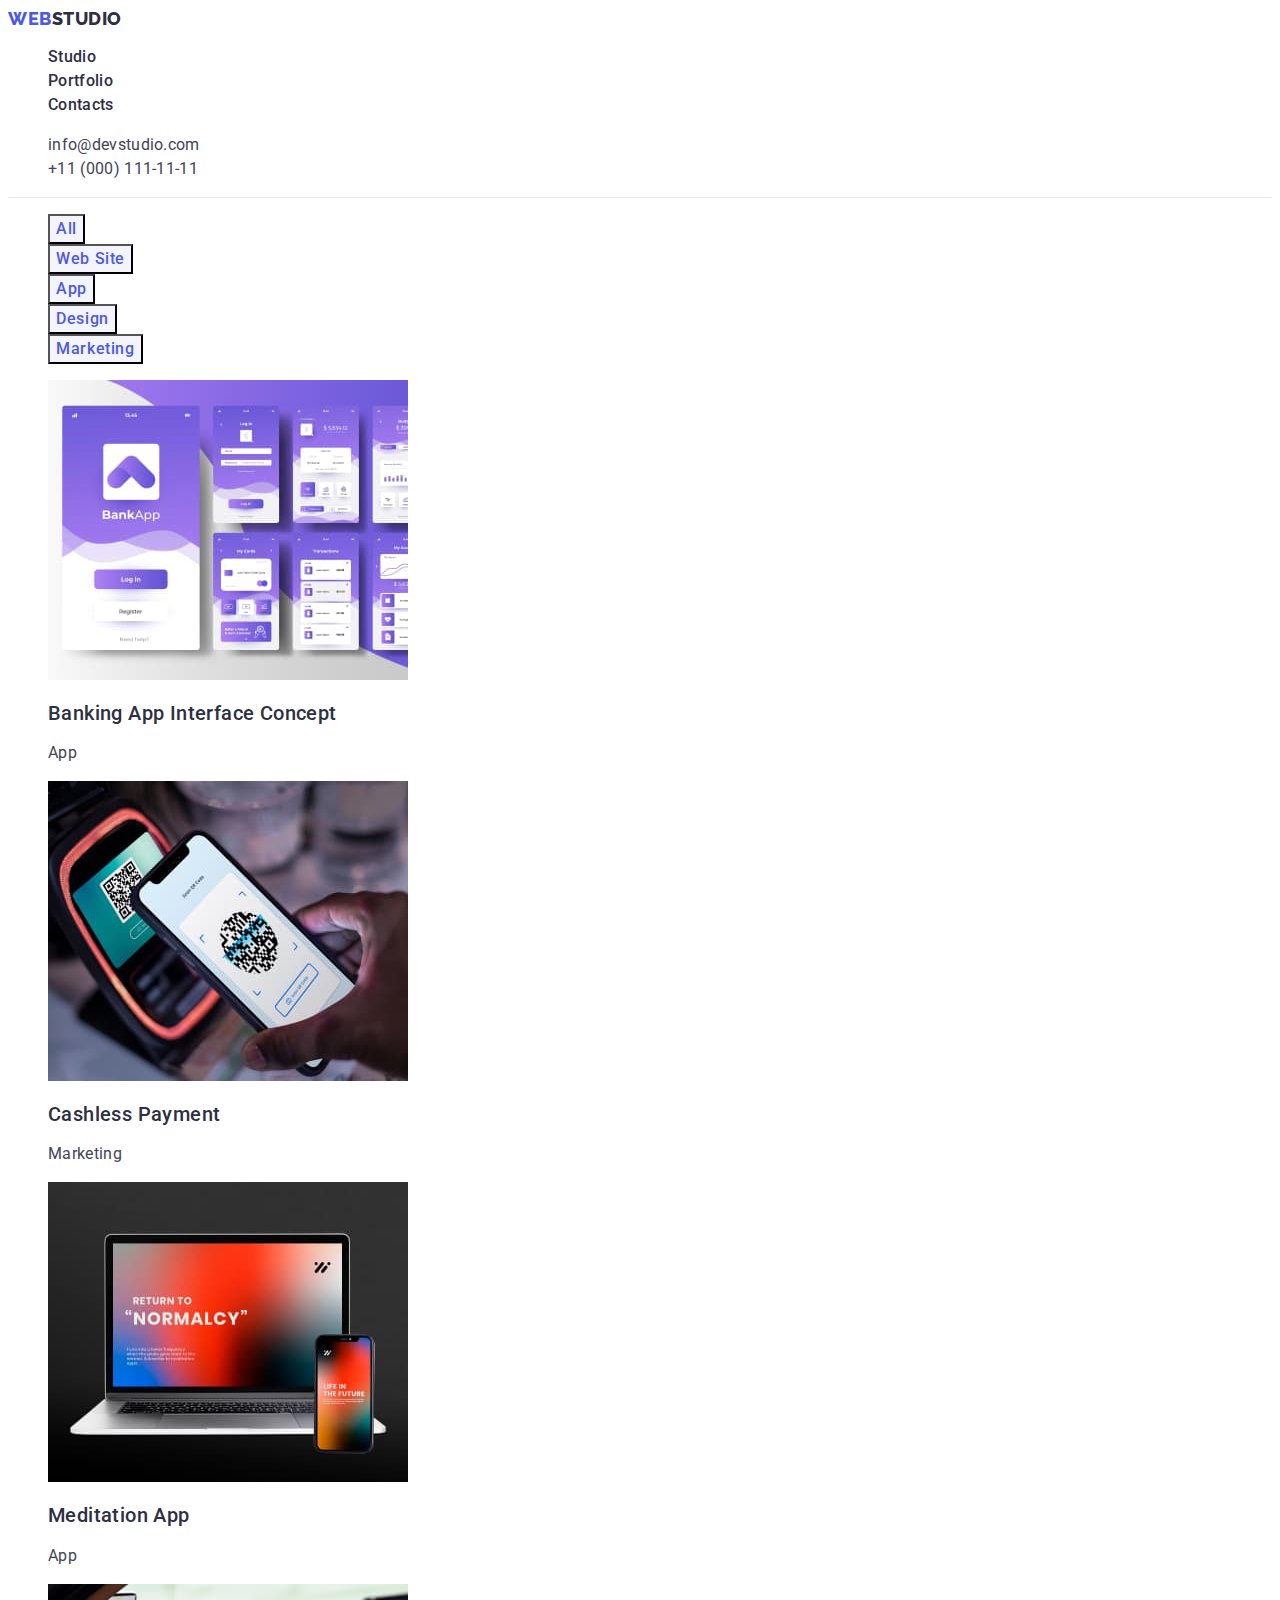
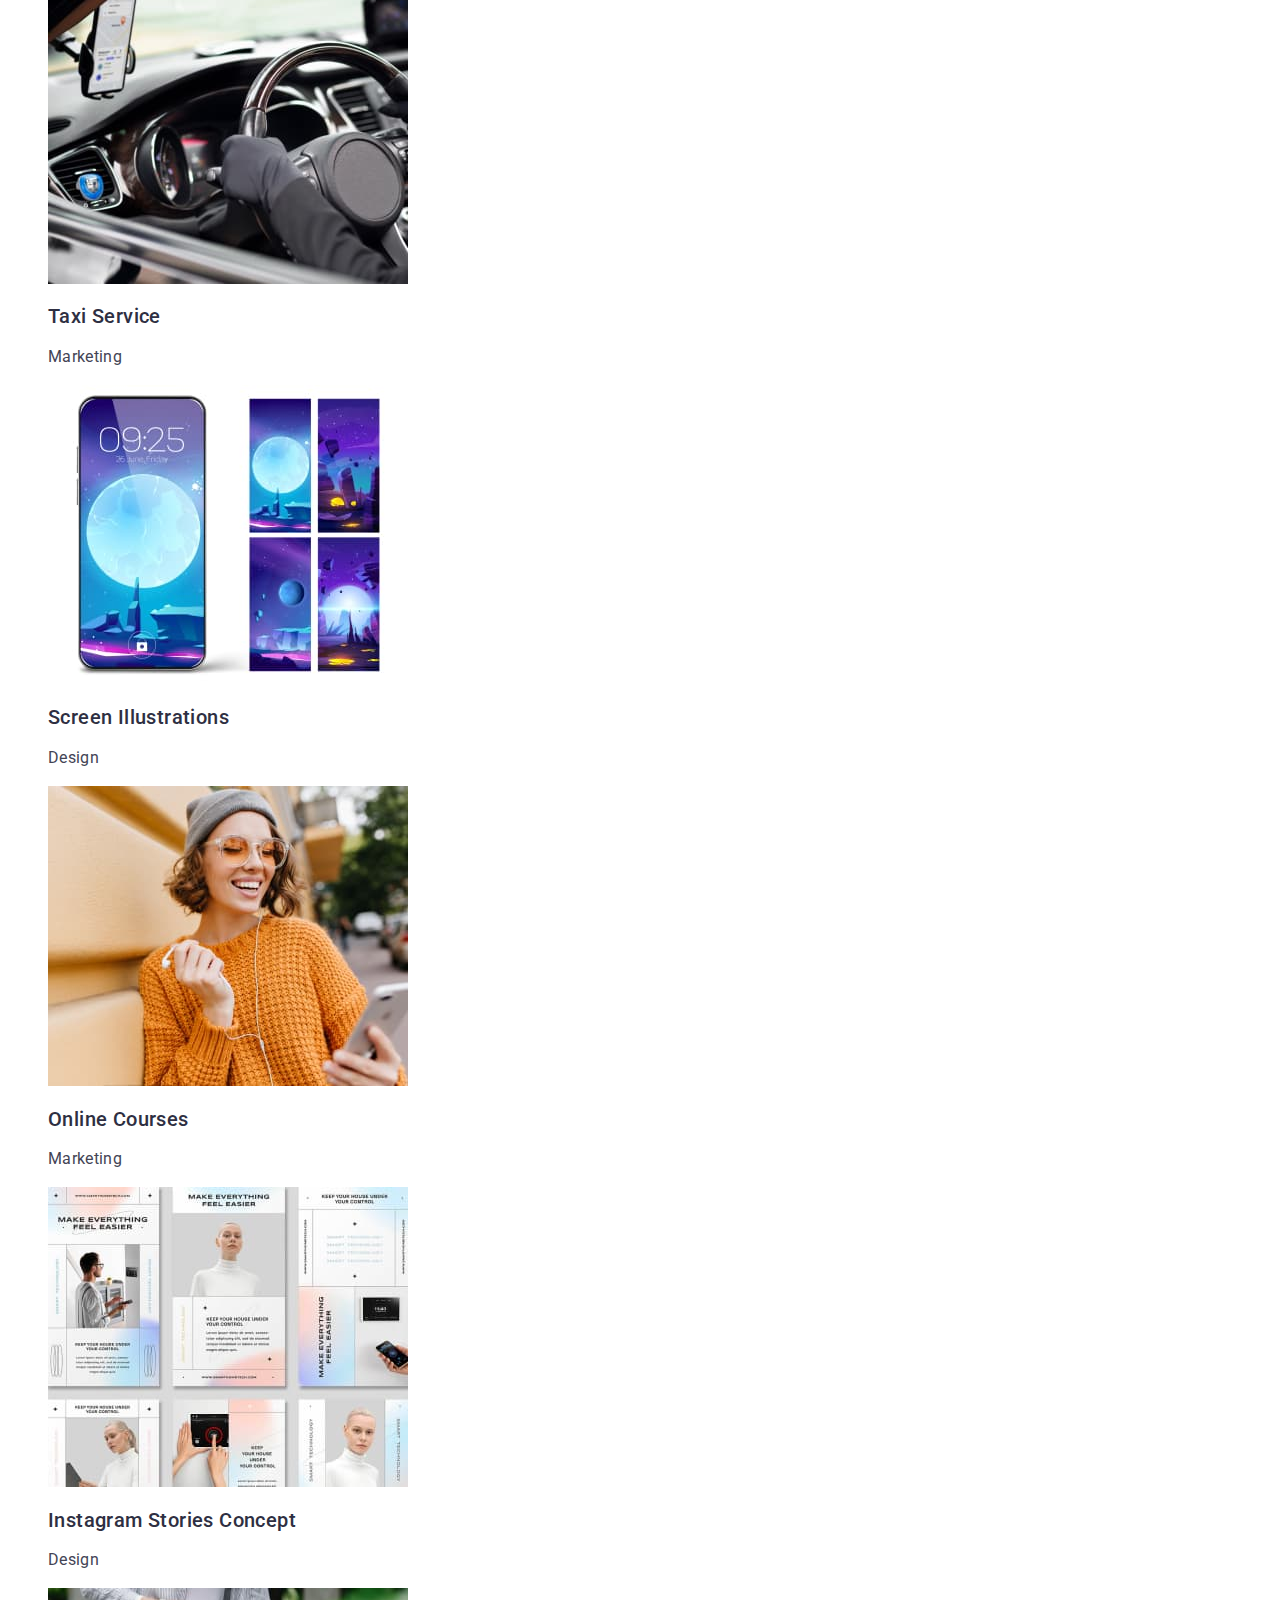
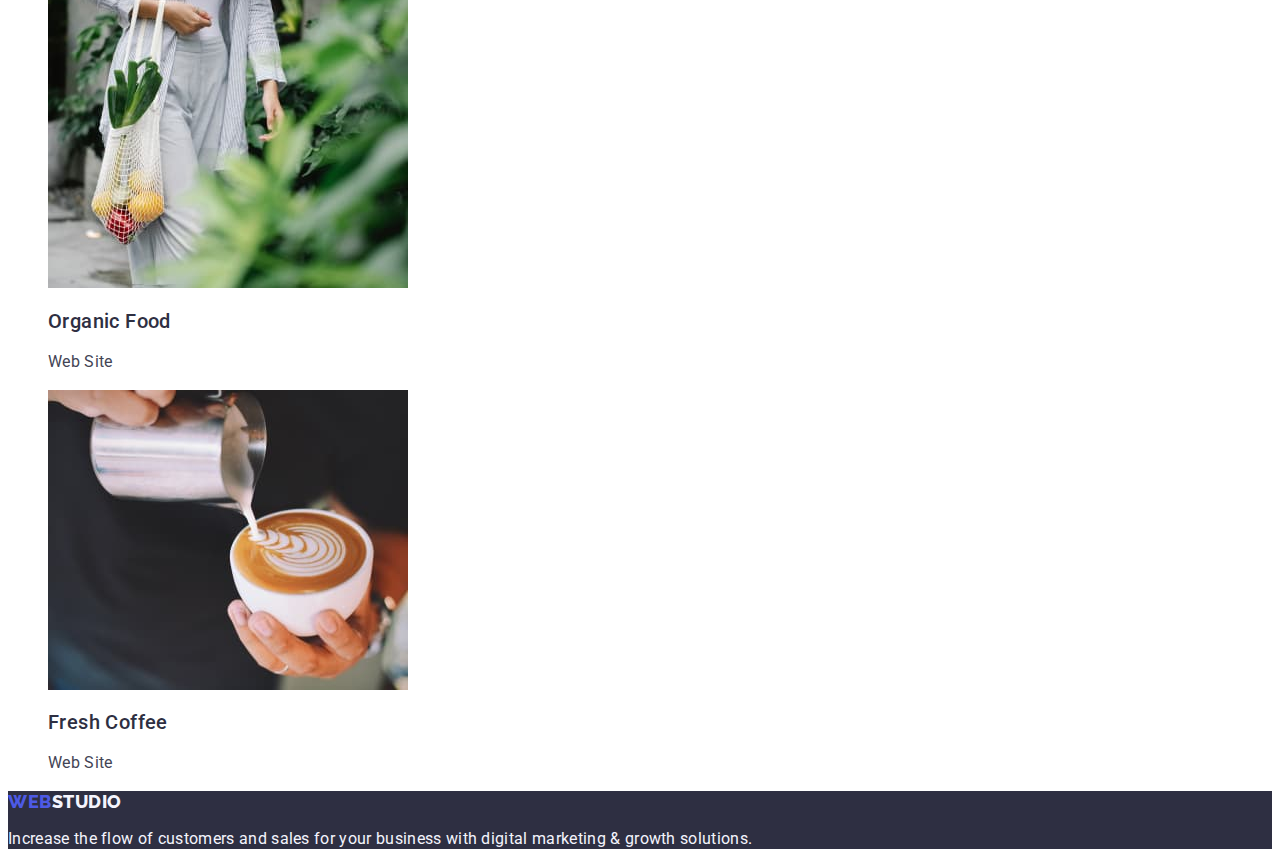
==== portfolio.html @ 380d1e74 "Initial commit" ====
<!DOCTYPE html>
<html lang="en">
  <head>
    <meta charset="UTF-8" />
    <meta http-equiv="X-UA-Compatible" content="IE=edge" />
    <meta name="viewport" content="width=device-width, initial-scale=1.0" />
    <title>Maket</title>
    <link rel="preconnect" href="https://fonts.googleapis.com" />
    <link rel="preconnect" href="https://fonts.gstatic.com" crossorigin />
    <link
      href="https://fonts.googleapis.com/css2?family=Raleway:wght@800&family=Roboto:wght@400;500;700;900&display=swap"
      rel="stylesheet"
    />
    <link rel="stylesheet" href="./css/styles.css" />
  </head>
  <body>
    <header class="header">
      <nav class="header-navigator">
        <a class="logo link" href="./index.html"
          >Web<span class="logo-two link">Studio</span></a
        >
        <ul class="header-list list">
          <li>
            <a class="link header-list-item" href="./index.html">Studio</a>
          </li>
          <li>
            <a class="link header-list-item" href="./portfolio.html"
              >Portfolio</a
            >
          </li>
          <li>
            <a class="link header-list-item" href="">Contacts</a>
          </li>
        </ul>
      </nav>
      <address class="address">
        <ul class="adres-list list">
          <li>
            <a
              class="link adres-list-mail item"
              href="mailto:info@devstudio.com"
              >info@devstudio.com</a
            >
          </li>
          <li>
            <a class="link adres-list-tel item" href="tel:+110001111111"
              >+11 (000) 111-11-11</a
            >
          </li>
        </ul>
      </address>
    </header>
    <main class="main">
      <section>
        <h1 class="hidden" hidden>Page two</h1>
        <ul class="list two-section-one-list">
          <li>
            <button class="link two-section-one-item-button" type="button">
              All
            </button>
          </li>
          <li>
            <button class="link two-section-one-item-button" type="button">
              Web Site
            </button>
          </li>
          <li>
            <button class="link two-section-one-item-button" type="button">
              App
            </button>
          </li>
          <li>
            <button class="link two-section-one-item-button" type="button">
              Design
            </button>
          </li>
          <li>
            <button class="link two-section-one-item-button" type="button">
              Marketing
            </button>
          </li>
        </ul>
        <ul class="list two-section-list">
          <li class="two-section-item">
            <a class="link" href="">
              <img
                src="./images/img_people/img_portfolio/banking.jpg"
                alt="banking"
                width="360"
                height="300"
              />
              <h2 class="servise">Banking App Interface Concept</h2>
              <p class="two-text">App</p>
            </a>
          </li>
          <li class="two-section-item">
            <a class="link" href="">
              <img
                src="./images/img_people/img_portfolio/cashless.jpg"
                alt="cashless"
                width="360"
                height="300"
              />
              <h2 class="servise">Cashless Payment</h2>
              <p class="two-text">Marketing</p>
            </a>
          </li>
          <li class="two-section-item">
            <a class="link" href="">
              <img
                src="./images/img_people/img_portfolio/meditation.jpg"
                alt="meditation"
                width="360"
                height="300"
              />
              <h2 class="servise">Meditation App</h2>
              <p class="two-text">App</p>
            </a>
          </li>
          <li class="two-section-item">
            <a class="link" href="">
              <img
                src="./images/img_people/img_portfolio/taxi.jpg"
                alt="taxi"
                width="360"
                height="300"
              />
              <h2 class="servise">Taxi Service</h2>
              <p class="two-text">Marketing</p>
            </a>
          </li>
          <li class="two-section-item">
            <a class="link" href="">
              <img
                src="./images/img_people/img_portfolio/screen.jpg"
                alt="screen"
                width="360"
                height="300"
              />
              <h2 class="servise">Screen Illustrations</h2>
              <p class="two-text">Design</p>
            </a>
          </li>
          <li class="two-section-item">
            <a class="link" href="">
              <img
                src="./images/img_people/img_portfolio/online.jpg"
                alt="online"
                width="360"
                height="300"
              />
              <h2 class="servise">Online Courses</h2>
              <p class="two-text">Marketing</p>
            </a>
          </li>
          <li class="two-section-item">
            <a class="link" href="">
              <img
                src="./images/img_people/img_portfolio/instagram.jpg"
                alt="instagram"
                width="360"
                height="300"
              />
              <h2 class="servise">Instagram Stories Concept</h2>
              <p class="two-text">Design</p>
            </a>
          </li>
          <li class="two-section-item">
            <a class="link" href="">
              <img
                src="./images/img_people/img_portfolio/organic.jpg"
                alt="organic"
                width="360"
                height="300"
              />
              <h2 class="servise">Organic Food</h2>
              <p class="two-text">Web Site</p>
            </a>
          </li>
          <li class="two-section-item">
            <a class="link" href="">
              <img
                src="./images/img_people/img_portfolio/fresh_coffee.jpg"
                alt="coffee"
                width="360"
                height="300"
              />
              <h2 class="servise">Fresh Coffee</h2>
              <p class="two-text">Web Site</p>
            </a>
          </li>
        </ul>
      </section>
    </main>
    <footer class="footer">
      <a class="logo link" href="./index.html"
        >Web<span class="logo-two-footer link">Studio</span></a
      >
      <p class="footer-text">
        Increase the flow of customers and sales for your business with digital
        marketing & growth solutions.
      </p>
    </footer>
  </body>
</html>
---- css/styles.css ----
:root {
  --color-body: #434455;
  --brand-color: #ffffff;
  --hover-order: #404bbf;
  --button-normal: #4d5ae5;
}

body {
  font-family: "Roboto", sans-serif;
  background-color: var(--brand-color);
  color: var(--color-body);
}

.list {
  list-style: none;
}

.link {
  text-decoration: none;
}

.item {
  list-style: none;
  text-decoration: none;
}

/* header */

.header {
  box-sizing: border-box;
  background: var(--brand-color);
  border-bottom: 1px solid #e7e9fc;
}

.header-list-item {
  font-weight: 500;
  font-size: 16px;
  line-height: 1.33;
  letter-spacing: 0.02em;
  color: #2e2f42;
}
.adres-list-tel,
.adres-list-mail {
  font-size: 16px;
  line-height: 1.33;
  letter-spacing: 0.02em;
  color: #434455;
}

.address {
  font-style: normal;
}

/* footer */

.footer {
  background: #2e2f42;
}

.footer-text {
  font-size: 16px;
  line-height: 1.33;
  letter-spacing: 0.02em;
  color: #f4f4fd;
}

/* buttom-logo-href */

.logo {
  font-weight: 800;
  font-size: 18px;
  line-height: 1.17;
  display: flex;
  align-items: center;
  letter-spacing: 0.03em;
  text-transform: uppercase;
  color: #4d5ae5;
  font-family: "Raleway", sans-serif;
  text-decoration: none;
}

.logo-two {
  color: #2e2f42;
}

.logo-two-footer {
  font-weight: 800;
  font-size: 18px;
  line-height: 1.17;
  display: flex;
  align-items: center;
  letter-spacing: 0.03em;
  text-transform: uppercase;
  color: #f4f4fd;
}

.header {
  background: #ffffff;
  border-bottom: 1px solid #e7e9fc;
}

.adres-list-item {
  font-size: 16px;
  line-height: 1.5;
  letter-spacing: 0.02em;
  color: #434455;
}

.adres-list-item:hover,
.adres-list-item:focus {
  color: #404bbf;
}

.header-list-item {
  font-weight: 500;
  font-size: 16px;
  line-height: 1.5;
  letter-spacing: 0.02em;
  color: #2e2f42;
}

.header-list-item:hover,
.header-list-item:focus {
  text-decoration-line: underline;
  font-weight: 500;
  font-size: 16px;
  line-height: 1.5;
  letter-spacing: 0.02em;
  color: #404bbf;
  background-color: #404bbf;
}

.button-order {
  font-family: "Roboto", sans-serif;
  background: var(--button-normal);
  box-shadow: 0px 4px 4px rgba(0, 0, 0, 0.15);
  border-radius: 4px;
  font-weight: 500;
  font-size: 16px;
  line-height: 1.5;
  display: flex;
  align-items: center;
  letter-spacing: 0.04em;
  color: var(--brand-color);
  flex: none;
  order: 0;
  flex-grow: 0;
  cursor: pointer;
}

.button-order:hover {
  background-color: var(--hover-order);
}

.button-order:focus {
  background-color: var(--hover-order);
}

.two-section-one-item-button {
  font-family: "Roboto", sans-serif;
  background: #f4f4fd;
  font-weight: 500;
  font-size: 16px;
  line-height: 1.5;
  letter-spacing: 0.04em;
  color: #4d5ae5;
  cursor: pointer;
}

.two-section-one-item-button:hover {
  color: var(--brand-color);
  background-color: var(--hover-order);
}

.two-section-one-item-button:focus {
  background-color: var(--hover-order);
  color: var(--brand-color);
}

.adres-list-mail,
.adres-list-tel {
  font-size: 16px;
  line-height: 1.5;
  letter-spacing: 0.02em;
  color: #434455;
}

.adres-list-mail:hover,
.adres-list-mail:focus {
  color: #404bbf;
}

/* main page one */

.section-one {
  background: #2e2f42;
}

.title {
  font-weight: 700;
  font-size: 56px;
  line-height: 1.07;
  text-align: center;
  letter-spacing: 0.02em;
  color: #ffffff;
}

.section-two-title {
  font-weight: 500;
  font-size: 20px;
  line-height: 1.2;
  letter-spacing: 0.02em;
  color: #2e2f42;
}

.section-two-text {
  font-size: 16px;
  line-height: 1.5;
  letter-spacing: 0.02em;
  color: #434455;
}

.section-three-title {
  font-size: 36px;
  line-height: 1.11;
  text-align: center;
  letter-spacing: 0.02em;
  text-transform: capitalize;
  color: #2e2f42;
}

.section-four-title {
  font-weight: 700;
  font-size: 36px;
  line-height: 1.11;
  text-align: center;
  letter-spacing: 0.02em;
  text-transform: capitalize;
  color: #2e2f42;
}

.section-four {
  background: #f4f4fd;
}

.section-four-item {
  background-color: var(--brand-color);
}

.section-four-photo {
  font-weight: 500;
  font-size: 20px;
  line-height: 1.2;
  letter-spacing: 0.02em;
  color: #2e2f42;
}

.profession {
  line-height: 1.5;
  letter-spacing: 0.02em;
  color: #434455;
}

/* main page two */

.servise {
  font-weight: 500;
  font-size: 20px;
  line-height: 1.2;
  letter-spacing: 0.02em;
  color: #2e2f42;
}

.two-text {
  font-size: 16px;
  line-height: 1.5;
  letter-spacing: 0.02em;
  color: #434455;
}
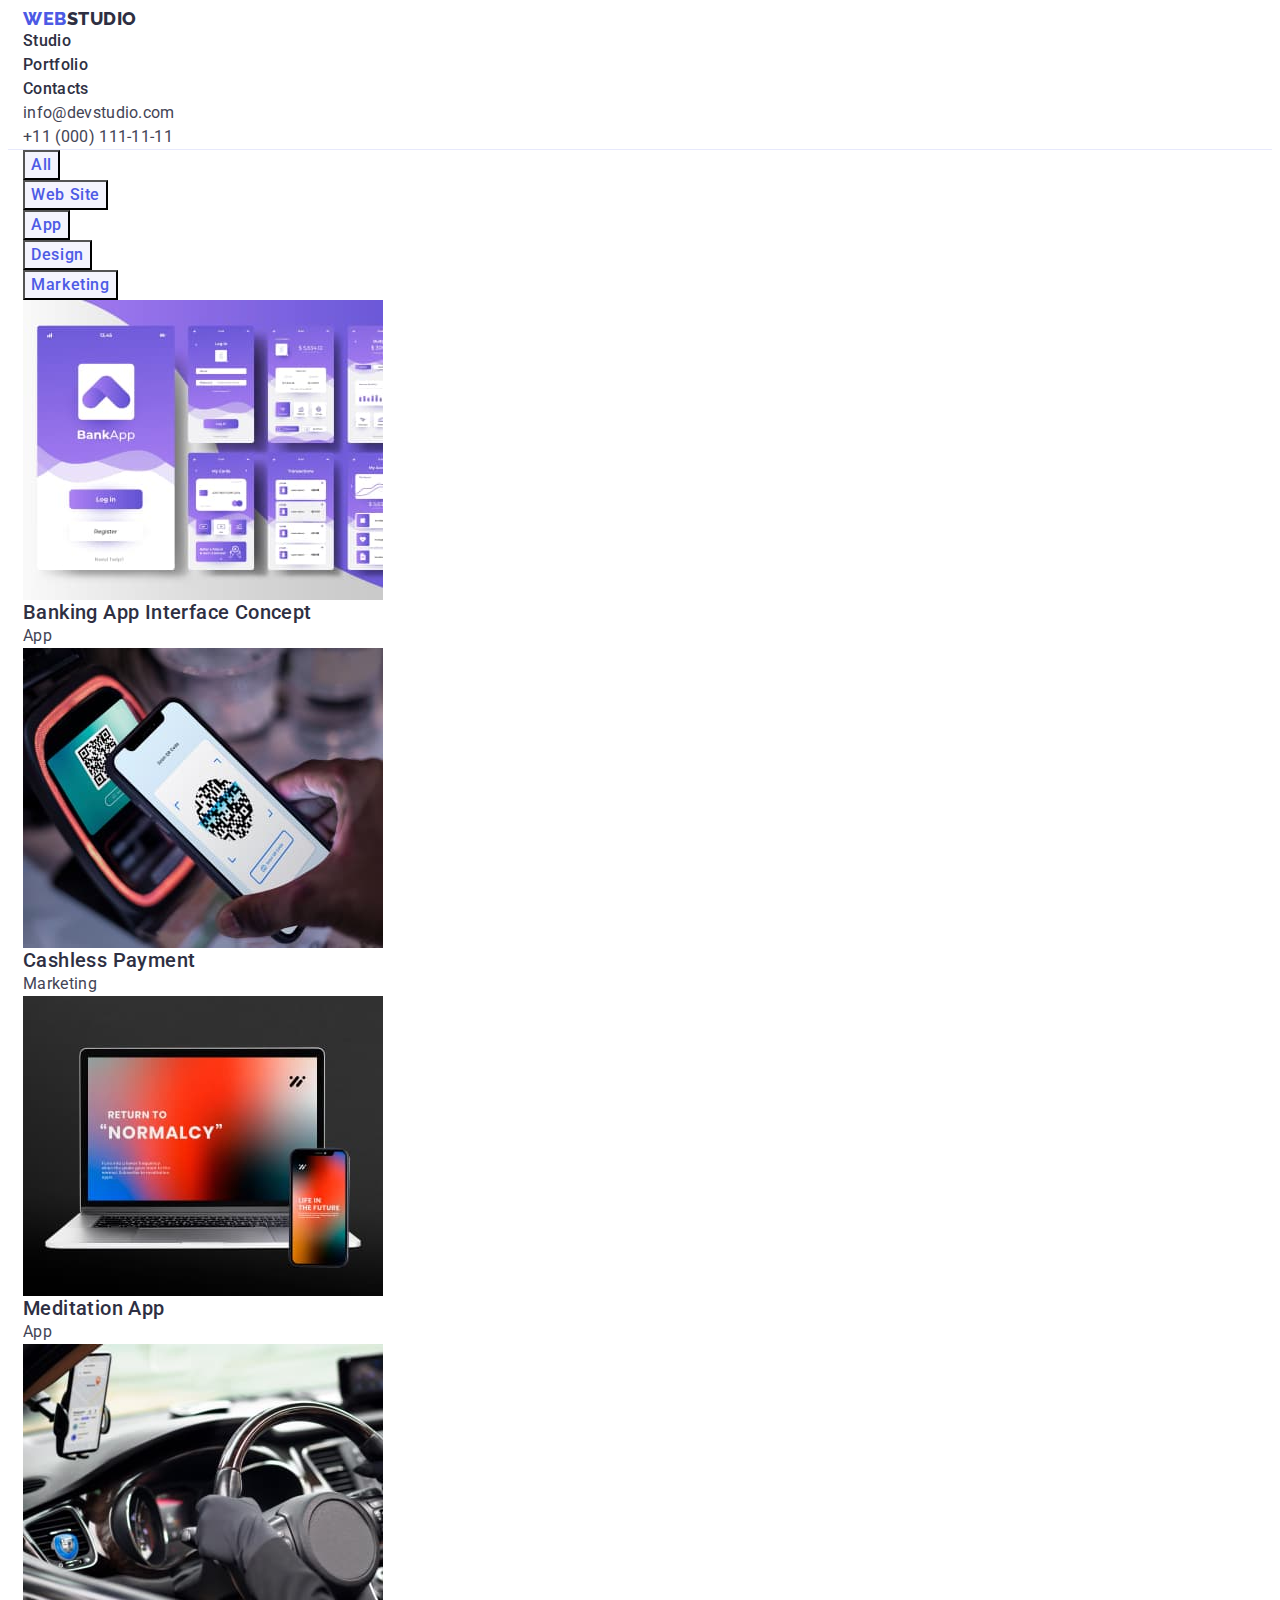
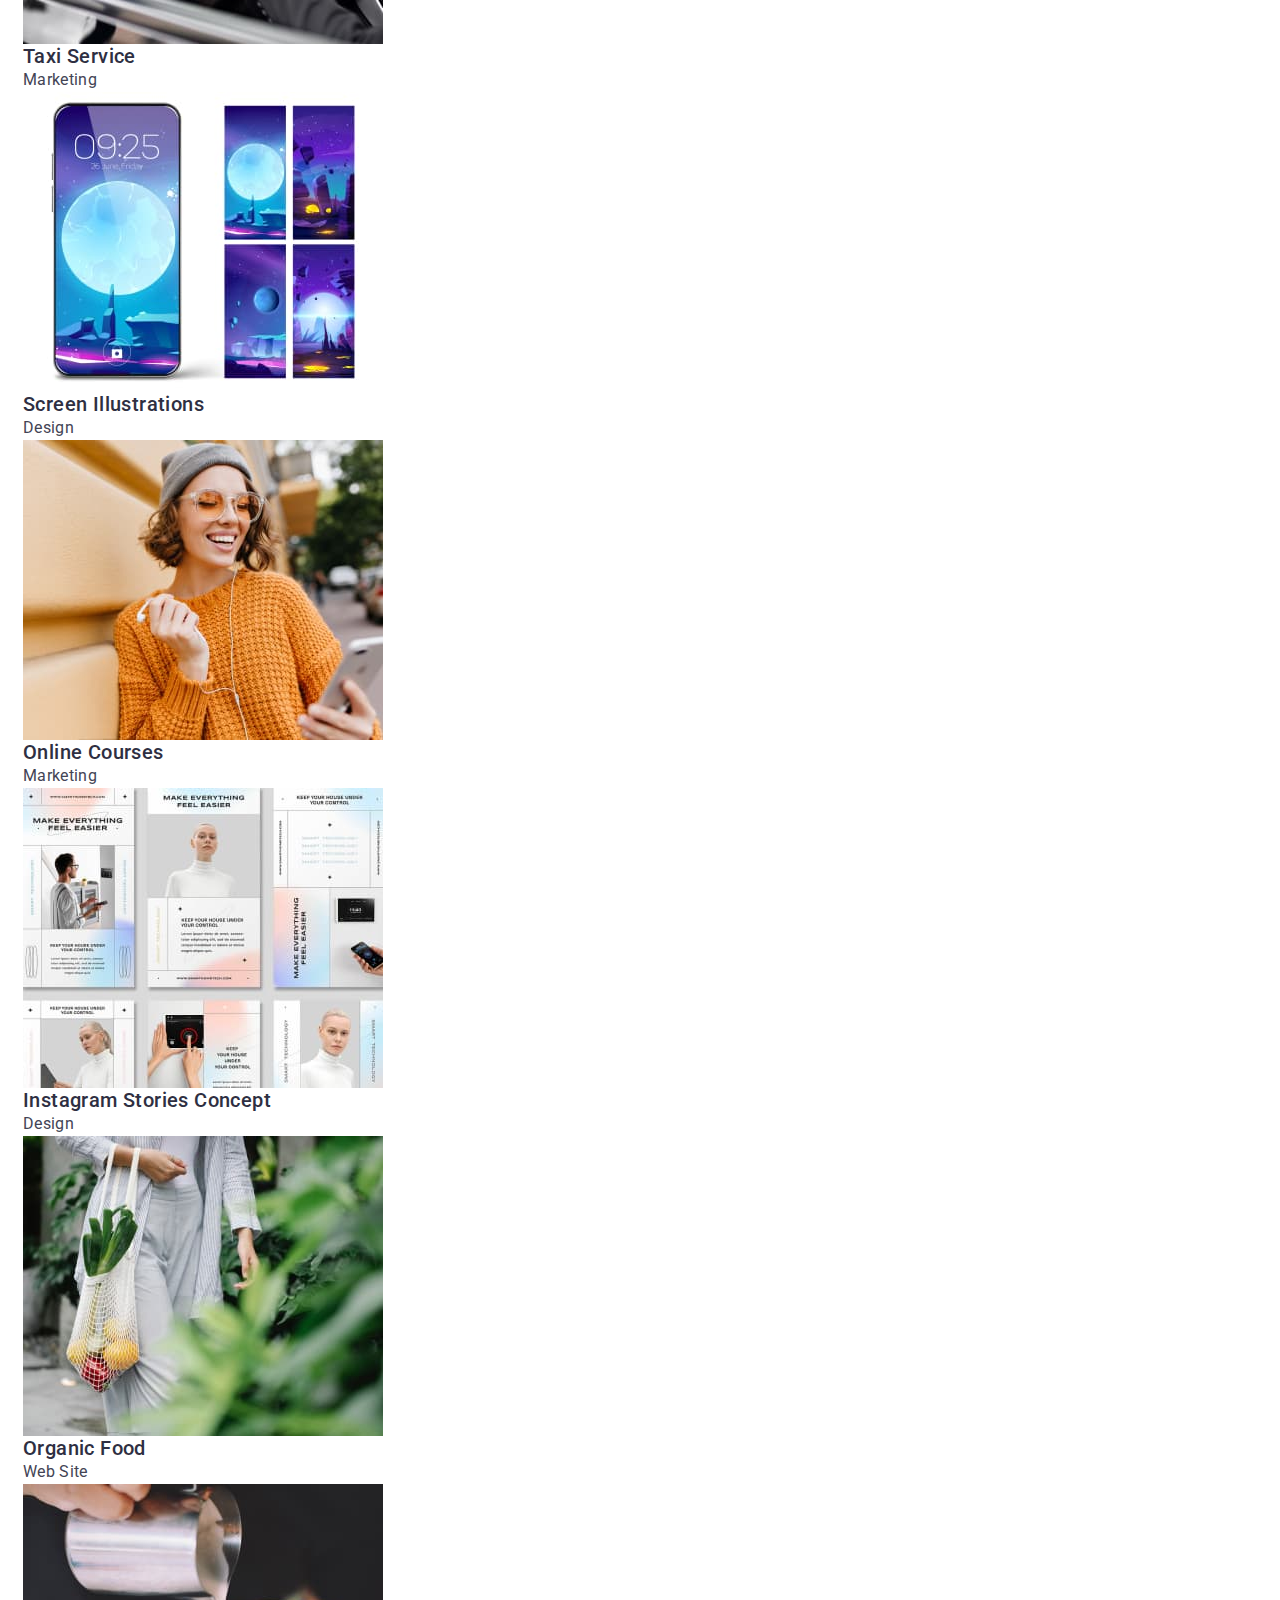
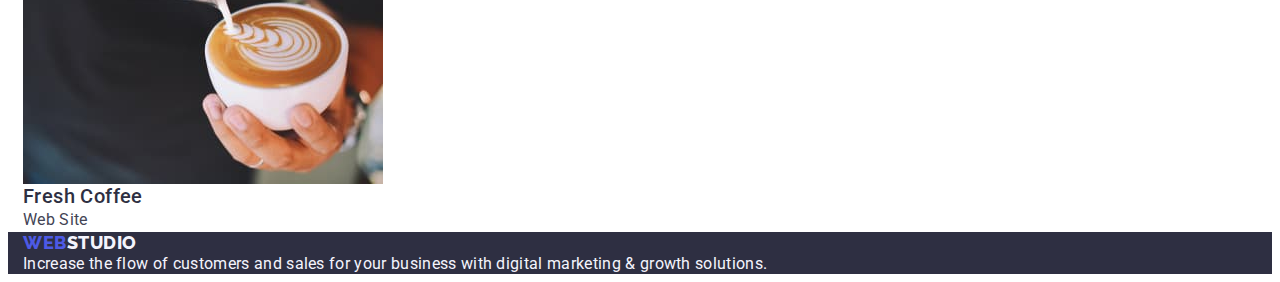
==== commit 2ec39d73: "2" ====
--- a/portfolio.html
+++ b/portfolio.html
@@ -15,191 +15,197 @@
   </head>
   <body>
     <header class="header">
-      <nav class="header-navigator">
-        <a class="logo link" href="./index.html"
-          >Web<span class="logo-two link">Studio</span></a
-        >
-        <ul class="header-list list">
-          <li>
-            <a class="link header-list-item" href="./index.html">Studio</a>
-          </li>
-          <li>
-            <a class="link header-list-item" href="./portfolio.html"
-              >Portfolio</a
-            >
-          </li>
-          <li>
-            <a class="link header-list-item" href="">Contacts</a>
-          </li>
-        </ul>
-      </nav>
-      <address class="address">
-        <ul class="adres-list list">
-          <li>
-            <a
-              class="link adres-list-mail item"
-              href="mailto:info@devstudio.com"
-              >info@devstudio.com</a
-            >
-          </li>
-          <li>
-            <a class="link adres-list-tel item" href="tel:+110001111111"
-              >+11 (000) 111-11-11</a
-            >
-          </li>
-        </ul>
-      </address>
+      <div class="container">
+        <nav class="header-navigator">
+          <a class="logo link" href="./index.html"
+            >Web<span class="logo-two link">Studio</span></a
+          >
+          <ul class="header-list list">
+            <li>
+              <a class="link header-list-item" href="./index.html">Studio</a>
+            </li>
+            <li>
+              <a class="link header-list-item" href="./portfolio.html"
+                >Portfolio</a
+              >
+            </li>
+            <li>
+              <a class="link header-list-item" href="">Contacts</a>
+            </li>
+          </ul>
+        </nav>
+        <address class="address">
+          <ul class="adres-list list">
+            <li>
+              <a
+                class="link adres-list-mail item"
+                href="mailto:info@devstudio.com"
+                >info@devstudio.com</a
+              >
+            </li>
+            <li>
+              <a class="link adres-list-tel item" href="tel:+110001111111"
+                >+11 (000) 111-11-11</a
+              >
+            </li>
+          </ul>
+        </address>
+      </div>
     </header>
     <main class="main">
       <section>
-        <h1 class="hidden" hidden>Page two</h1>
-        <ul class="list two-section-one-list">
-          <li>
-            <button class="link two-section-one-item-button" type="button">
-              All
-            </button>
-          </li>
-          <li>
-            <button class="link two-section-one-item-button" type="button">
-              Web Site
-            </button>
-          </li>
-          <li>
-            <button class="link two-section-one-item-button" type="button">
-              App
-            </button>
-          </li>
-          <li>
-            <button class="link two-section-one-item-button" type="button">
-              Design
-            </button>
-          </li>
-          <li>
-            <button class="link two-section-one-item-button" type="button">
-              Marketing
-            </button>
-          </li>
-        </ul>
-        <ul class="list two-section-list">
-          <li class="two-section-item">
-            <a class="link" href="">
-              <img
-                src="./images/img_people/img_portfolio/banking.jpg"
-                alt="banking"
-                width="360"
-                height="300"
-              />
-              <h2 class="servise">Banking App Interface Concept</h2>
-              <p class="two-text">App</p>
-            </a>
-          </li>
-          <li class="two-section-item">
-            <a class="link" href="">
-              <img
-                src="./images/img_people/img_portfolio/cashless.jpg"
-                alt="cashless"
-                width="360"
-                height="300"
-              />
-              <h2 class="servise">Cashless Payment</h2>
-              <p class="two-text">Marketing</p>
-            </a>
-          </li>
-          <li class="two-section-item">
-            <a class="link" href="">
-              <img
-                src="./images/img_people/img_portfolio/meditation.jpg"
-                alt="meditation"
-                width="360"
-                height="300"
-              />
-              <h2 class="servise">Meditation App</h2>
-              <p class="two-text">App</p>
-            </a>
-          </li>
-          <li class="two-section-item">
-            <a class="link" href="">
-              <img
-                src="./images/img_people/img_portfolio/taxi.jpg"
-                alt="taxi"
-                width="360"
-                height="300"
-              />
-              <h2 class="servise">Taxi Service</h2>
-              <p class="two-text">Marketing</p>
-            </a>
-          </li>
-          <li class="two-section-item">
-            <a class="link" href="">
-              <img
-                src="./images/img_people/img_portfolio/screen.jpg"
-                alt="screen"
-                width="360"
-                height="300"
-              />
-              <h2 class="servise">Screen Illustrations</h2>
-              <p class="two-text">Design</p>
-            </a>
-          </li>
-          <li class="two-section-item">
-            <a class="link" href="">
-              <img
-                src="./images/img_people/img_portfolio/online.jpg"
-                alt="online"
-                width="360"
-                height="300"
-              />
-              <h2 class="servise">Online Courses</h2>
-              <p class="two-text">Marketing</p>
-            </a>
-          </li>
-          <li class="two-section-item">
-            <a class="link" href="">
-              <img
-                src="./images/img_people/img_portfolio/instagram.jpg"
-                alt="instagram"
-                width="360"
-                height="300"
-              />
-              <h2 class="servise">Instagram Stories Concept</h2>
-              <p class="two-text">Design</p>
-            </a>
-          </li>
-          <li class="two-section-item">
-            <a class="link" href="">
-              <img
-                src="./images/img_people/img_portfolio/organic.jpg"
-                alt="organic"
-                width="360"
-                height="300"
-              />
-              <h2 class="servise">Organic Food</h2>
-              <p class="two-text">Web Site</p>
-            </a>
-          </li>
-          <li class="two-section-item">
-            <a class="link" href="">
-              <img
-                src="./images/img_people/img_portfolio/fresh_coffee.jpg"
-                alt="coffee"
-                width="360"
-                height="300"
-              />
-              <h2 class="servise">Fresh Coffee</h2>
-              <p class="two-text">Web Site</p>
-            </a>
-          </li>
-        </ul>
+        <div class="container">
+          <h1 class="hidden" hidden>Page two</h1>
+          <ul class="list two-section-one-list">
+            <li>
+              <button class="link two-section-one-item-button" type="button">
+                All
+              </button>
+            </li>
+            <li>
+              <button class="link two-section-one-item-button" type="button">
+                Web Site
+              </button>
+            </li>
+            <li>
+              <button class="link two-section-one-item-button" type="button">
+                App
+              </button>
+            </li>
+            <li>
+              <button class="link two-section-one-item-button" type="button">
+                Design
+              </button>
+            </li>
+            <li>
+              <button class="link two-section-one-item-button" type="button">
+                Marketing
+              </button>
+            </li>
+          </ul>
+          <ul class="list two-section-list">
+            <li class="two-section-item">
+              <a class="link" href="">
+                <img
+                  src="./images/img_people/img_portfolio/banking.jpg"
+                  alt="banking"
+                  width="360"
+                  height="300"
+                />
+                <h2 class="servise">Banking App Interface Concept</h2>
+                <p class="two-text">App</p>
+              </a>
+            </li>
+            <li class="two-section-item">
+              <a class="link" href="">
+                <img
+                  src="./images/img_people/img_portfolio/cashless.jpg"
+                  alt="cashless"
+                  width="360"
+                  height="300"
+                />
+                <h2 class="servise">Cashless Payment</h2>
+                <p class="two-text">Marketing</p>
+              </a>
+            </li>
+            <li class="two-section-item">
+              <a class="link" href="">
+                <img
+                  src="./images/img_people/img_portfolio/meditation.jpg"
+                  alt="meditation"
+                  width="360"
+                  height="300"
+                />
+                <h2 class="servise">Meditation App</h2>
+                <p class="two-text">App</p>
+              </a>
+            </li>
+            <li class="two-section-item">
+              <a class="link" href="">
+                <img
+                  src="./images/img_people/img_portfolio/taxi.jpg"
+                  alt="taxi"
+                  width="360"
+                  height="300"
+                />
+                <h2 class="servise">Taxi Service</h2>
+                <p class="two-text">Marketing</p>
+              </a>
+            </li>
+            <li class="two-section-item">
+              <a class="link" href="">
+                <img
+                  src="./images/img_people/img_portfolio/screen.jpg"
+                  alt="screen"
+                  width="360"
+                  height="300"
+                />
+                <h2 class="servise">Screen Illustrations</h2>
+                <p class="two-text">Design</p>
+              </a>
+            </li>
+            <li class="two-section-item">
+              <a class="link" href="">
+                <img
+                  src="./images/img_people/img_portfolio/online.jpg"
+                  alt="online"
+                  width="360"
+                  height="300"
+                />
+                <h2 class="servise">Online Courses</h2>
+                <p class="two-text">Marketing</p>
+              </a>
+            </li>
+            <li class="two-section-item">
+              <a class="link" href="">
+                <img
+                  src="./images/img_people/img_portfolio/instagram.jpg"
+                  alt="instagram"
+                  width="360"
+                  height="300"
+                />
+                <h2 class="servise">Instagram Stories Concept</h2>
+                <p class="two-text">Design</p>
+              </a>
+            </li>
+            <li class="two-section-item">
+              <a class="link" href="">
+                <img
+                  src="./images/img_people/img_portfolio/organic.jpg"
+                  alt="organic"
+                  width="360"
+                  height="300"
+                />
+                <h2 class="servise">Organic Food</h2>
+                <p class="two-text">Web Site</p>
+              </a>
+            </li>
+            <li class="two-section-item">
+              <a class="link" href="">
+                <img
+                  src="./images/img_people/img_portfolio/fresh_coffee.jpg"
+                  alt="coffee"
+                  width="360"
+                  height="300"
+                />
+                <h2 class="servise">Fresh Coffee</h2>
+                <p class="two-text">Web Site</p>
+              </a>
+            </li>
+          </ul>
+        </div>
       </section>
     </main>
     <footer class="footer">
-      <a class="logo link" href="./index.html"
-        >Web<span class="logo-two-footer link">Studio</span></a
-      >
-      <p class="footer-text">
-        Increase the flow of customers and sales for your business with digital
-        marketing & growth solutions.
-      </p>
+      <div class="container">
+        <a class="logo link" href="./index.html"
+          >Web<span class="logo-two-footer link">Studio</span></a
+        >
+        <p class="footer-text">
+          Increase the flow of customers and sales for your business with
+          digital marketing & growth solutions.
+        </p>
+      </div>
     </footer>
   </body>
 </html>
--- a/css/styles.css
+++ b/css/styles.css
@@ -11,12 +11,46 @@
   color: var(--color-body);
 }
 
+h1,
+h2,
+h3,
+h4,
+h5,
+h6,
+p {
+  margin: 0;
+}
+
+ul {
+  margin: 0;
+  padding-left: 0;
+}
+
+button {
+  cursor: pointer;
+}
+
+address {
+  font-style: normal;
+}
+
+img {
+  display: block;
+}
+
 .list {
   list-style: none;
 }
 
 .link {
   text-decoration: none;
+}
+
+.container {
+  width: 1440px;
+  padding-left: 15px;
+  padding-right: 15px;
+  margin: 0 auto;
 }
 
 .item {
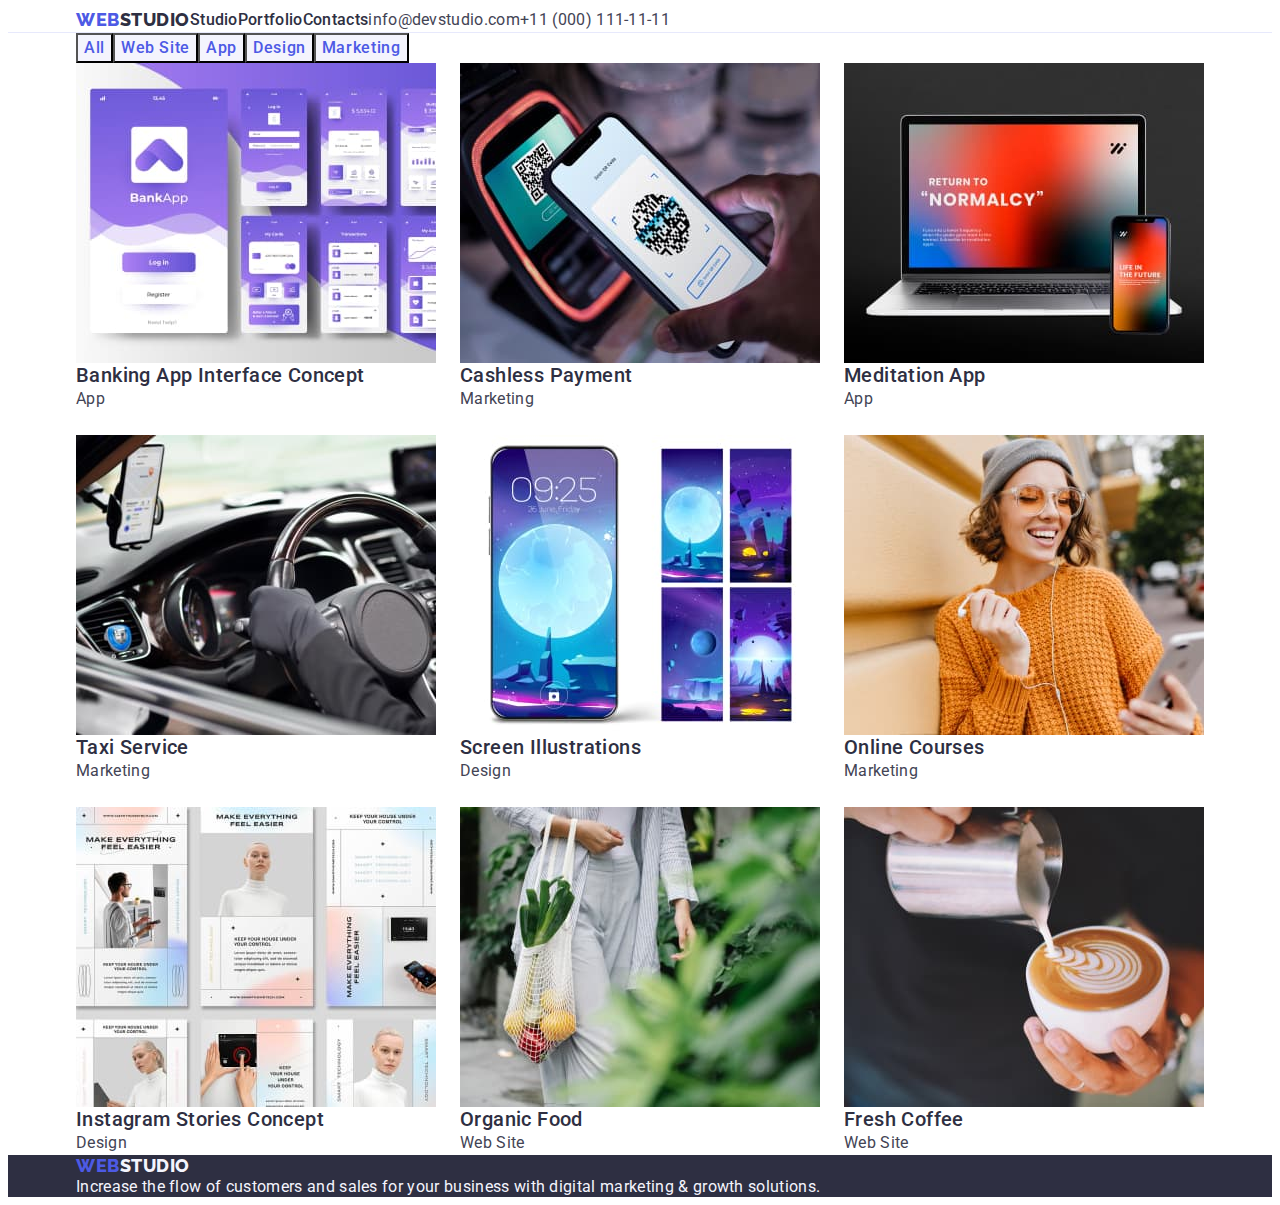
==== commit 696dd5b8: "4" ====
--- a/portfolio.html
+++ b/portfolio.html
@@ -15,36 +15,34 @@
   </head>
   <body>
     <header class="header">
-      <div class="container">
-        <nav class="header-navigator">
+      <div class="container hed">
+        <nav class="header-navigator header-list">
           <a class="logo link" href="./index.html"
             >Web<span class="logo-two link">Studio</span></a
           >
           <ul class="header-list list">
-            <li>
+            <li class="link header-item">
               <a class="link header-list-item" href="./index.html">Studio</a>
             </li>
-            <li>
+            <li class="link header-item">
               <a class="link header-list-item" href="./portfolio.html"
                 >Portfolio</a
               >
             </li>
-            <li>
+            <li class="link header-item">
               <a class="link header-list-item" href="">Contacts</a>
             </li>
           </ul>
         </nav>
         <address class="address">
-          <ul class="adres-list list">
-            <li>
-              <a
-                class="link adres-list-mail item"
-                href="mailto:info@devstudio.com"
+          <ul class="adres-list list header-list">
+            <li class="link header-item">
+              <a class="link adres-list-item" href="mailto:info@devstudio.com"
                 >info@devstudio.com</a
               >
             </li>
-            <li>
-              <a class="link adres-list-tel item" href="tel:+110001111111"
+            <li class="link header-item">
+              <a class="link adres-list-item" href="tel:+110001111111"
                 >+11 (000) 111-11-11</a
               >
             </li>
@@ -56,7 +54,7 @@
       <section>
         <div class="container">
           <h1 class="hidden" hidden>Page two</h1>
-          <ul class="list two-section-one-list">
+          <ul class="list two-section-one-list button-two">
             <li>
               <button class="link two-section-one-item-button" type="button">
                 All
@@ -83,7 +81,7 @@
               </button>
             </li>
           </ul>
-          <ul class="list two-section-list">
+          <ul class="list two-section-list img-list-two">
             <li class="two-section-item">
               <a class="link" href="">
                 <img
--- a/css/styles.css
+++ b/css/styles.css
@@ -46,16 +46,16 @@
   text-decoration: none;
 }
 
+.item {
+  list-style: none;
+  text-decoration: none;
+}
+
 .container {
-  width: 1440px;
+  width: 1128px;
   padding-left: 15px;
   padding-right: 15px;
   margin: 0 auto;
-}
-
-.item {
-  list-style: none;
-  text-decoration: none;
 }
 
 /* header */
@@ -311,3 +311,35 @@
   letter-spacing: 0.02em;
   color: #434455;
 }
+
+/* Boxing header*/
+
+.hed {
+  display: flex;
+  align-items: center;
+}
+.header-list {
+  display: flex;
+}
+
+/* Boxing footer */
+
+/* Boxing page 1 */
+
+.img-list-one {
+  display: flex;
+  flex-wrap: wrap;
+  gap: 24px;
+}
+
+/* Boxing page 2*/
+
+.button-two {
+  display: flex;
+}
+
+.img-list-two {
+  display: flex;
+  flex-wrap: wrap;
+  gap: 24px;
+}
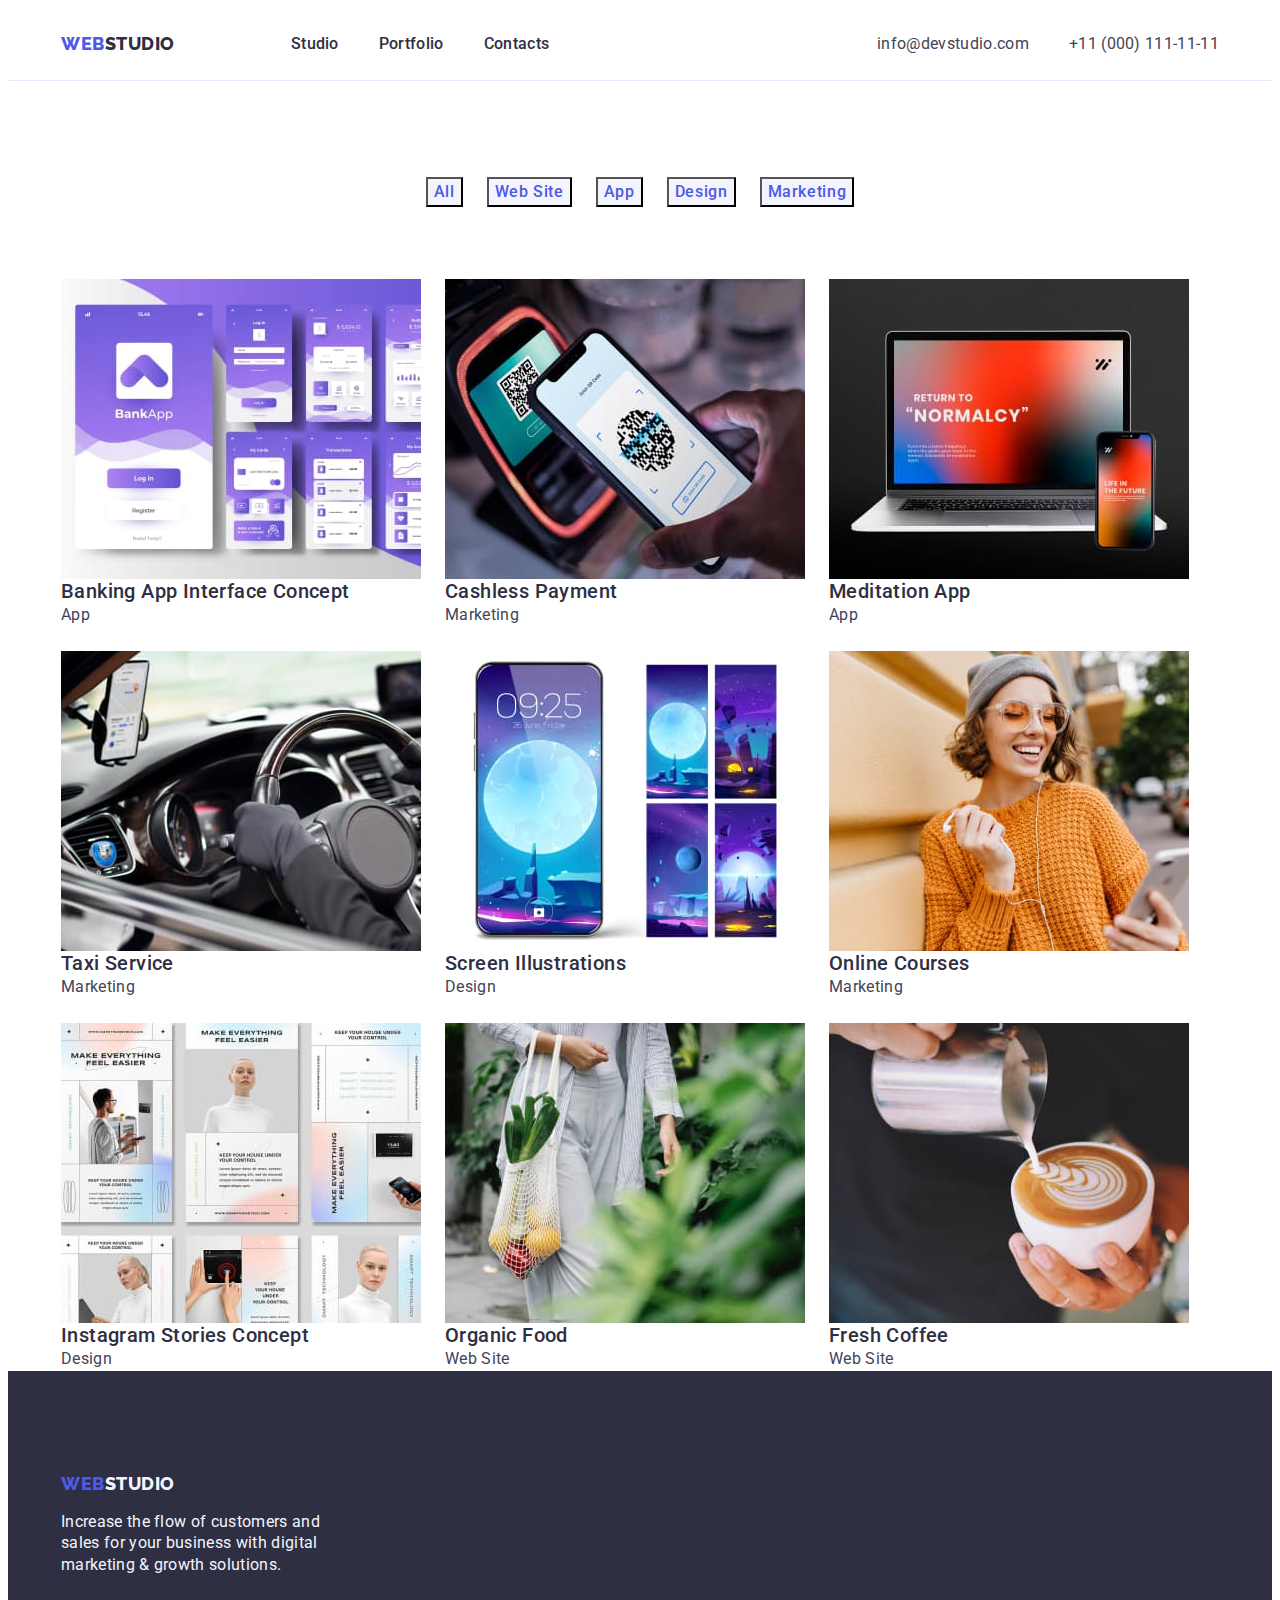
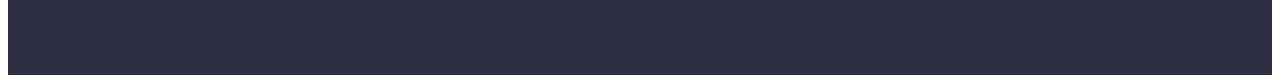
==== commit 93a68427: "7" ====
--- a/portfolio.html
+++ b/portfolio.html
@@ -196,7 +196,7 @@
     </main>
     <footer class="footer">
       <div class="container">
-        <a class="logo link" href="./index.html"
+        <a class="logo logo-down link" href="./index.html"
           >Web<span class="logo-two-footer link">Studio</span></a
         >
         <p class="footer-text">
--- a/css/styles.css
+++ b/css/styles.css
@@ -52,7 +52,7 @@
 }
 
 .container {
-  width: 1128px;
+  width: 1158px;
   padding-left: 15px;
   padding-right: 15px;
   margin: 0 auto;
@@ -317,14 +317,51 @@
 .hed {
   display: flex;
   align-items: center;
-}
+  height: 72px;
+}
+
 .header-list {
   display: flex;
+  margin-right: auto;
+  gap: 40px;
+}
+
+.logo {
+  margin-right: 76px;
 }
 
 /* Boxing footer */
 
+.logo-down {
+  padding-top: 101.5px;
+  margin-bottom: 17.5px;
+}
+
+.footer-text {
+  padding-bottom: 100px;
+  max-width: 264px;
+}
+
 /* Boxing page 1 */
+
+.section-one {
+  height: 600px;
+}
+
+.title-one-page {
+  padding-top: 188px;
+  margin-bottom: 48px;
+  max-width: 496px;
+}
+
+.button-order {
+  margin-top: 48px;
+  margin-right: 635px;
+  margin-bottom: 188px;
+  margin-left: 636px;
+  display: block;
+  margin: 0 auto;
+}
 
 .img-list-one {
   display: flex;
@@ -332,10 +369,46 @@
   gap: 24px;
 }
 
+.sec-two {
+  display: flex;
+  align-items: center;
+}
+
+.section-two-title {
+  margin-top: 120px;
+}
+
+.section-two-text {
+  margin-bottom: 120px;
+}
+
+.section-two-item {
+  gap: 24px;
+}
+
+.section-three-title {
+  margin-top: 120px;
+  margin-bottom: 72px;
+}
+
+.section-three-img {
+  margin-bottom: 120px;
+}
+
+.section-four-title {
+  padding-top: 120px;
+  margin-bottom: 72px;
+}
+
+.section-four-item {
+  margin-bottom: 120px;
+}
+
 /* Boxing page 2*/
 
 .button-two {
   display: flex;
+  justify-content: center;
 }
 
 .img-list-two {
@@ -343,3 +416,9 @@
   flex-wrap: wrap;
   gap: 24px;
 }
+
+.two-section-one-list {
+  margin-top: 96px;
+  margin-bottom: 72px;
+  gap: 24px;
+}
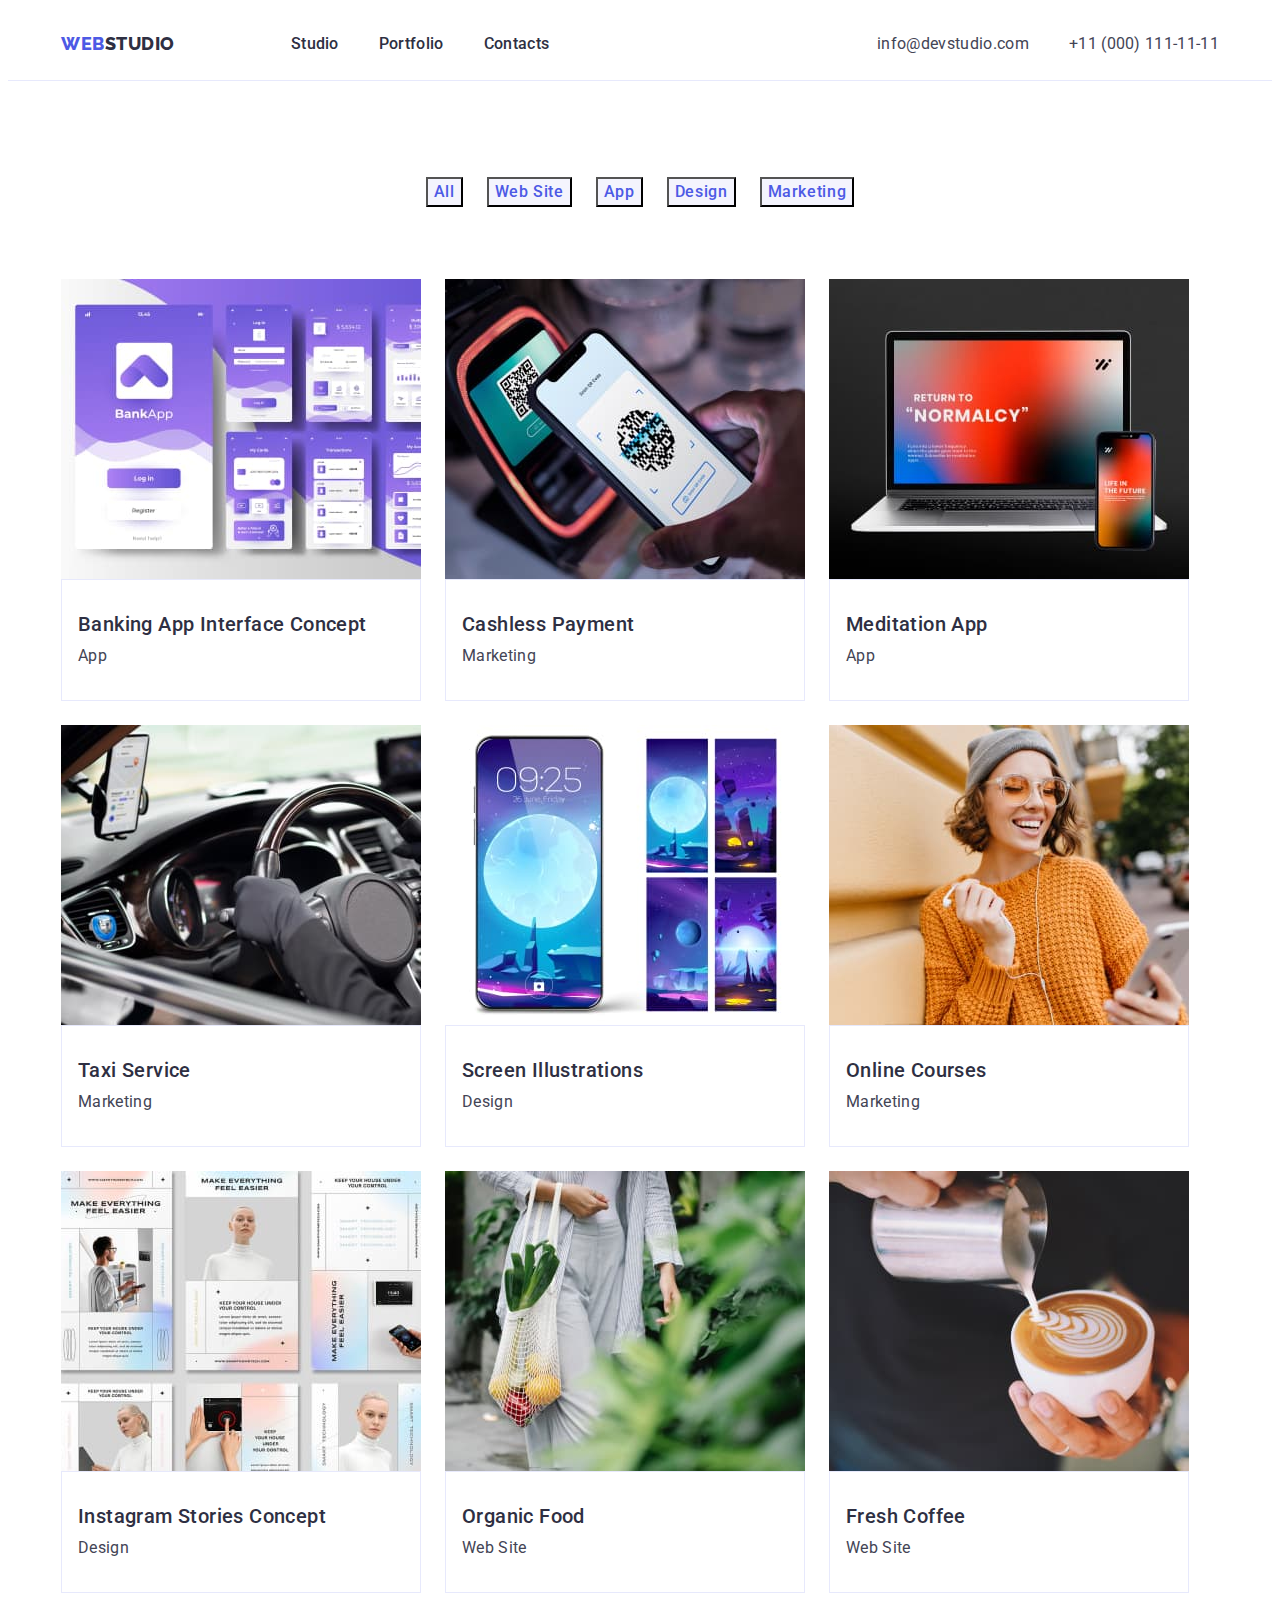
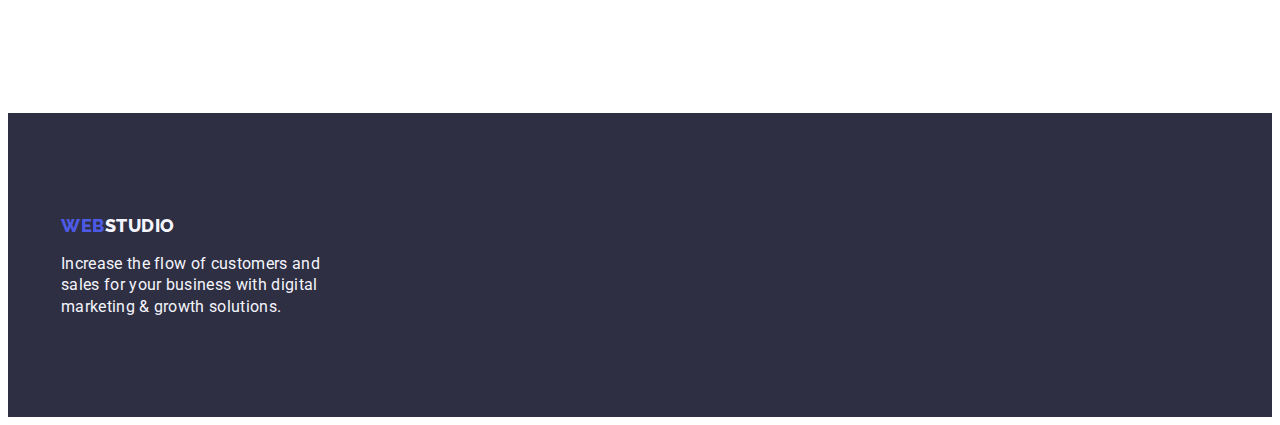
==== commit c2b693dc: "10" ====
--- a/portfolio.html
+++ b/portfolio.html
@@ -11,6 +11,13 @@
       href="https://fonts.googleapis.com/css2?family=Raleway:wght@800&family=Roboto:wght@400;500;700;900&display=swap"
       rel="stylesheet"
     />
+    <link
+      rel="stylesheet"
+      href="https://cdnjs.cloudflare.com/ajax/libs/modern-normalize/1.1.0/modern-normalize.min.css"
+      integrity="sha512-wpPYUAdjBVSE4KJnH1VR1HeZfpl1ub8YT/NKx4PuQ5NmX2tKuGu6U/JRp5y+Y8XG2tV+wKQpNHVUX03MfMFn9Q=="
+      crossorigin="anonymous"
+      referrerpolicy="no-referrer"
+    />
     <link rel="stylesheet" href="./css/styles.css" />
   </head>
   <body>
@@ -90,8 +97,10 @@
                   width="360"
                   height="300"
                 />
-                <h2 class="servise">Banking App Interface Concept</h2>
-                <p class="two-text">App</p>
+                <div class="page-two-over">
+                  <h2 class="servise">Banking App Interface Concept</h2>
+                  <p class="two-text">App</p>
+                </div>
               </a>
             </li>
             <li class="two-section-item">
@@ -102,8 +111,10 @@
                   width="360"
                   height="300"
                 />
-                <h2 class="servise">Cashless Payment</h2>
-                <p class="two-text">Marketing</p>
+                <div class="page-two-over">
+                  <h2 class="servise">Cashless Payment</h2>
+                  <p class="two-text">Marketing</p>
+                </div>
               </a>
             </li>
             <li class="two-section-item">
@@ -114,8 +125,10 @@
                   width="360"
                   height="300"
                 />
-                <h2 class="servise">Meditation App</h2>
-                <p class="two-text">App</p>
+                <div class="page-two-over">
+                  <h2 class="servise">Meditation App</h2>
+                  <p class="two-text">App</p>
+                </div>
               </a>
             </li>
             <li class="two-section-item">
@@ -126,8 +139,10 @@
                   width="360"
                   height="300"
                 />
-                <h2 class="servise">Taxi Service</h2>
-                <p class="two-text">Marketing</p>
+                <div class="page-two-over">
+                  <h2 class="servise">Taxi Service</h2>
+                  <p class="two-text">Marketing</p>
+                </div>
               </a>
             </li>
             <li class="two-section-item">
@@ -138,8 +153,10 @@
                   width="360"
                   height="300"
                 />
-                <h2 class="servise">Screen Illustrations</h2>
-                <p class="two-text">Design</p>
+                <div class="page-two-over">
+                  <h2 class="servise">Screen Illustrations</h2>
+                  <p class="two-text">Design</p>
+                </div>
               </a>
             </li>
             <li class="two-section-item">
@@ -150,8 +167,10 @@
                   width="360"
                   height="300"
                 />
-                <h2 class="servise">Online Courses</h2>
-                <p class="two-text">Marketing</p>
+                <div class="page-two-over">
+                  <h2 class="servise">Online Courses</h2>
+                  <p class="two-text">Marketing</p>
+                </div>
               </a>
             </li>
             <li class="two-section-item">
@@ -162,8 +181,10 @@
                   width="360"
                   height="300"
                 />
-                <h2 class="servise">Instagram Stories Concept</h2>
-                <p class="two-text">Design</p>
+                <div class="page-two-over">
+                  <h2 class="servise">Instagram Stories Concept</h2>
+                  <p class="two-text">Design</p>
+                </div>
               </a>
             </li>
             <li class="two-section-item">
@@ -174,8 +195,10 @@
                   width="360"
                   height="300"
                 />
-                <h2 class="servise">Organic Food</h2>
-                <p class="two-text">Web Site</p>
+                <div class="page-two-over">
+                  <h2 class="servise">Organic Food</h2>
+                  <p class="two-text">Web Site</p>
+                </div>
               </a>
             </li>
             <li class="two-section-item">
@@ -186,8 +209,10 @@
                   width="360"
                   height="300"
                 />
-                <h2 class="servise">Fresh Coffee</h2>
-                <p class="two-text">Web Site</p>
+                <div class="page-two-over">
+                  <h2 class="servise">Fresh Coffee</h2>
+                  <p class="two-text">Web Site</p>
+                </div>
               </a>
             </li>
           </ul>
@@ -195,7 +220,7 @@
       </section>
     </main>
     <footer class="footer">
-      <div class="container">
+      <div class="container foot">
         <a class="logo logo-down link" href="./index.html"
           >Web<span class="logo-two-footer link">Studio</span></a
         >
--- a/css/styles.css
+++ b/css/styles.css
@@ -161,7 +161,6 @@
   line-height: 1.5;
   letter-spacing: 0.02em;
   color: #404bbf;
-  background-color: #404bbf;
 }
 
 .button-order {
@@ -332,26 +331,31 @@
 
 /* Boxing footer */
 
+.foot {
+  padding-top: 101.5px;
+  padding-bottom: 100px;
+}
+
 .logo-down {
-  padding-top: 101.5px;
   margin-bottom: 17.5px;
 }
 
 .footer-text {
-  padding-bottom: 100px;
   max-width: 264px;
 }
 
 /* Boxing page 1 */
 
 .section-one {
-  height: 600px;
+  padding-top: 188px;
+  padding-bottom: 188px;
 }
 
 .title-one-page {
-  padding-top: 188px;
-  margin-bottom: 48px;
   max-width: 496px;
+  margin-left: auto;
+  margin-right: auto;
+  margin-bottom: 64px;
 }
 
 .button-order {
@@ -359,6 +363,8 @@
   margin-right: 635px;
   margin-bottom: 188px;
   margin-left: 636px;
+  width: 169px;
+  height: 56px;
   display: block;
   margin: 0 auto;
 }
@@ -370,38 +376,48 @@
 }
 
 .sec-two {
+  padding-top: 120px;
+  padding-bottom: 120px;
+}
+
+.sec-two-list {
   display: flex;
   align-items: center;
-}
-
-.section-two-title {
-  margin-top: 120px;
-}
-
-.section-two-text {
-  margin-bottom: 120px;
+  gap: 24px;
 }
 
 .section-two-item {
-  gap: 24px;
+  max-width: 264px;
+}
+
+.section-three {
+  padding-bottom: 120px;
 }
 
 .section-three-title {
-  margin-top: 120px;
   margin-bottom: 72px;
 }
 
-.section-three-img {
-  margin-bottom: 120px;
+.section-four {
+  padding-top: 120px;
+  padding-bottom: 120px;
 }
 
 .section-four-title {
-  padding-top: 120px;
   margin-bottom: 72px;
 }
 
-.section-four-item {
-  margin-bottom: 120px;
+.sec-four-over {
+  text-align: center;
+}
+
+.section-four-photo {
+  margin-top: 32px;
+  margin-bottom: 8px;
+}
+
+.profession {
+  margin-bottom: 32px;
 }
 
 /* Boxing page 2*/
@@ -418,7 +434,22 @@
 }
 
 .two-section-one-list {
-  margin-top: 96px;
-  margin-bottom: 72px;
+  padding-top: 96px;
+  padding-bottom: 72px;
   gap: 24px;
 }
+
+.img-list-two {
+  padding-bottom: 120px;
+}
+
+.page-two-over {
+  border: 1px solid #e7e9fc;
+  padding-top: 32px;
+  padding-bottom: 32px;
+  padding-left: 16px;
+}
+
+.two-text {
+  margin-top: 8px;
+}
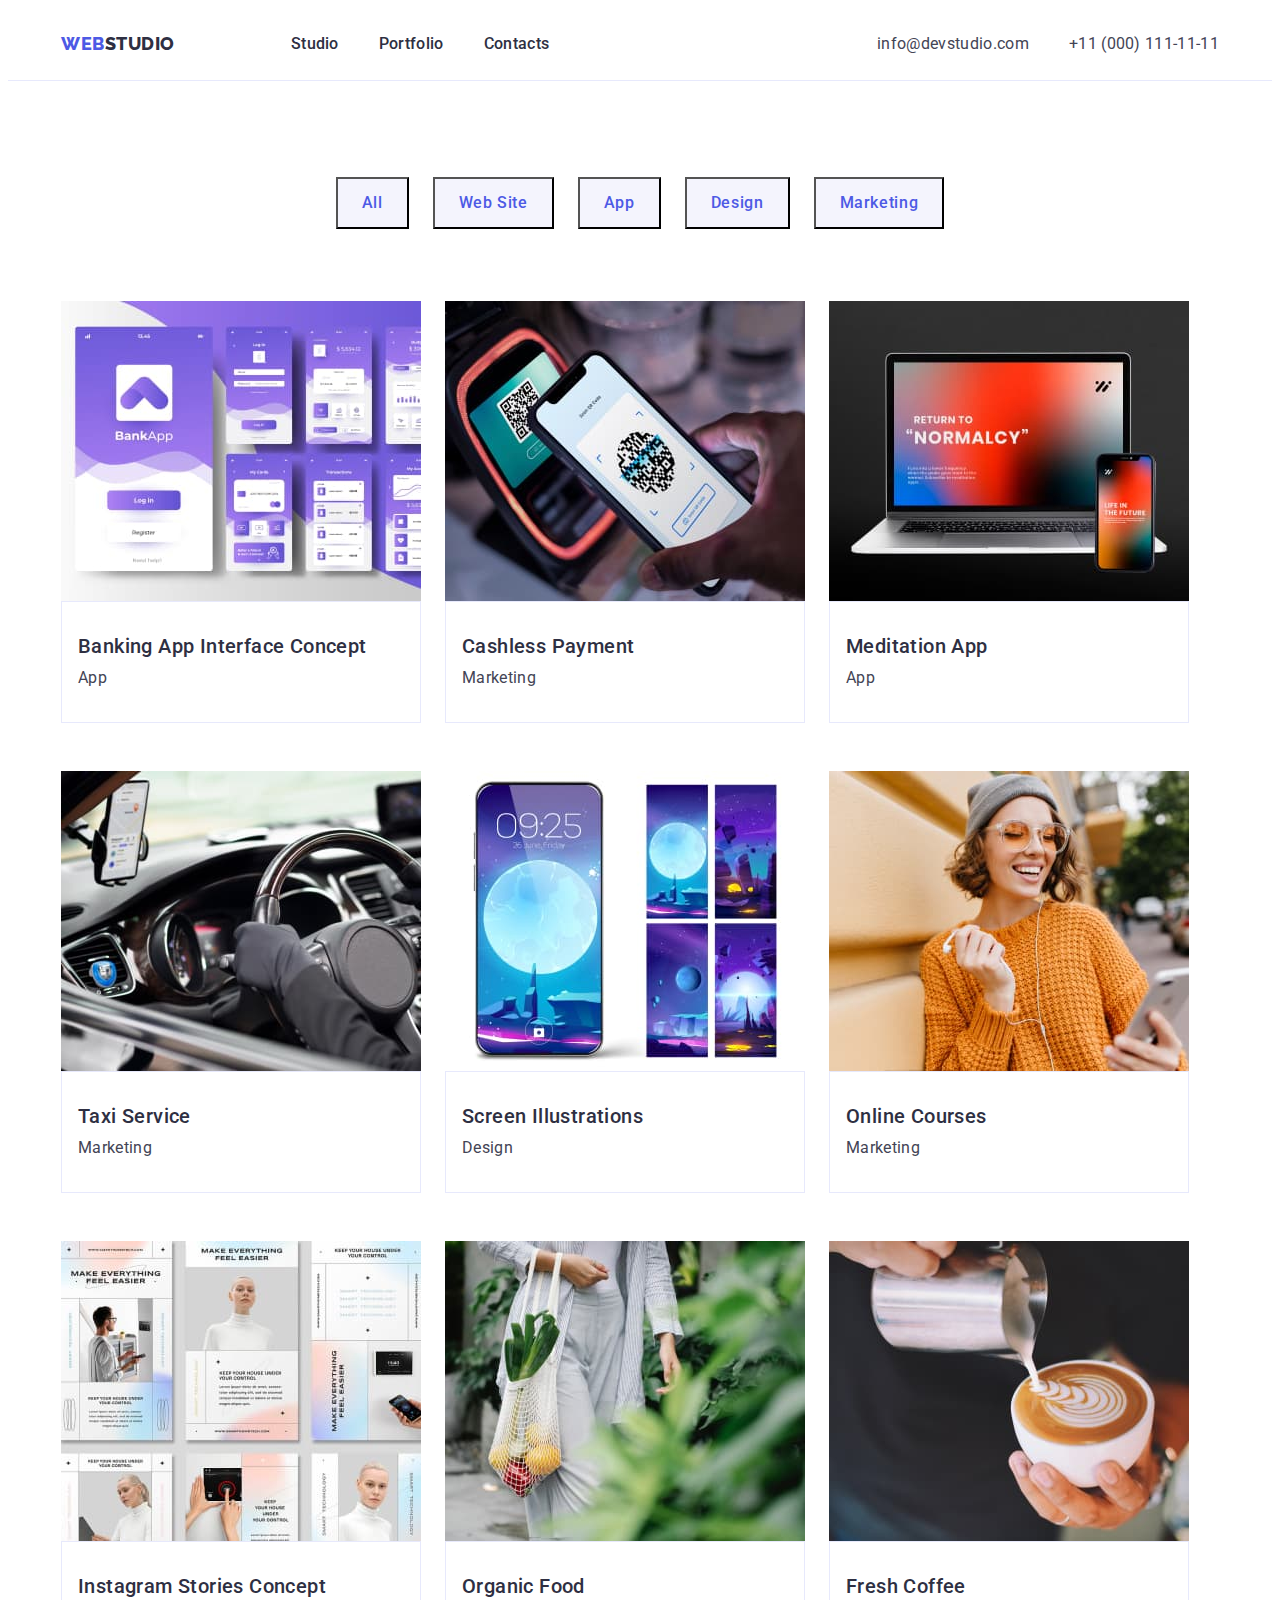
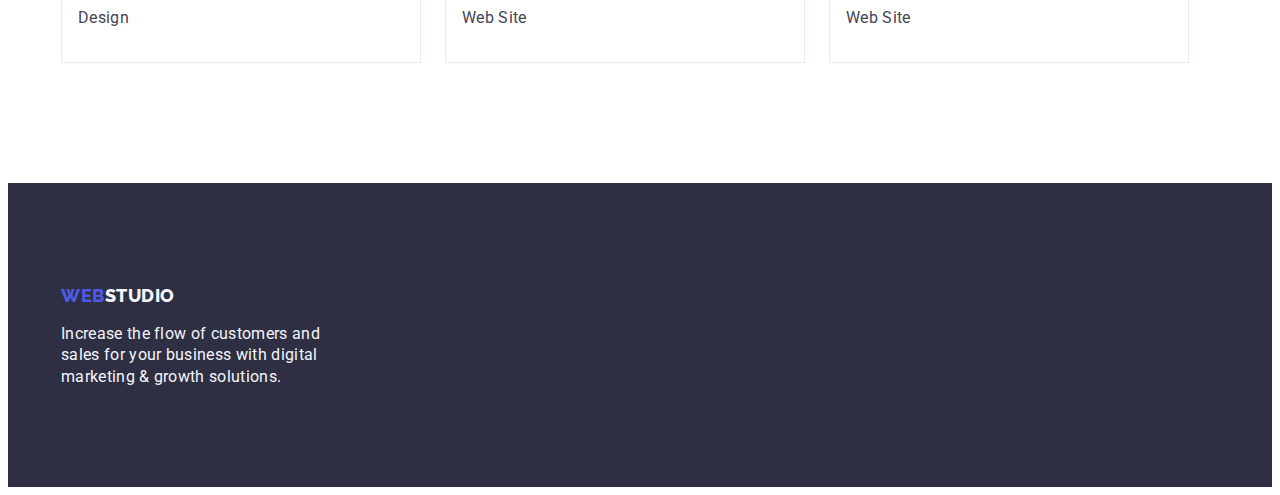
==== commit 63032eec: "12" ====
--- a/portfolio.html
+++ b/portfolio.html
@@ -63,27 +63,42 @@
           <h1 class="hidden" hidden>Page two</h1>
           <ul class="list two-section-one-list button-two">
             <li>
-              <button class="link two-section-one-item-button" type="button">
+              <button
+                class="link type-all two-section-one-item-button"
+                type="button"
+              >
                 All
               </button>
             </li>
             <li>
-              <button class="link two-section-one-item-button" type="button">
+              <button
+                class="link type-website two-section-one-item-button"
+                type="button"
+              >
                 Web Site
               </button>
             </li>
             <li>
-              <button class="link two-section-one-item-button" type="button">
+              <button
+                class="link type-app two-section-one-item-button"
+                type="button"
+              >
                 App
               </button>
             </li>
             <li>
-              <button class="link two-section-one-item-button" type="button">
+              <button
+                class="link type-design two-section-one-item-button"
+                type="button"
+              >
                 Design
               </button>
             </li>
             <li>
-              <button class="link two-section-one-item-button" type="button">
+              <button
+                class="link type-marketing two-section-one-item-button"
+                type="button"
+              >
                 Marketing
               </button>
             </li>
--- a/css/styles.css
+++ b/css/styles.css
@@ -409,15 +409,22 @@
 
 .sec-four-over {
   text-align: center;
+  padding-top: 32px;
+  padding-bottom: 32px;
 }
 
 .section-four-photo {
-  margin-top: 32px;
   margin-bottom: 8px;
 }
 
-.profession {
-  margin-bottom: 32px;
+/* Page two type */
+
+.type-all,
+.type-website,
+.type-app,
+.type-design,
+.type-marketing {
+  padding: 12px 24px 12px 24px;
 }
 
 /* Boxing page 2*/
@@ -431,11 +438,12 @@
   display: flex;
   flex-wrap: wrap;
   gap: 24px;
+  grid-row-gap: 48px;
 }
 
 .two-section-one-list {
   padding-top: 96px;
-  padding-bottom: 72px;
+  margin-bottom: 72px;
   gap: 24px;
 }
 
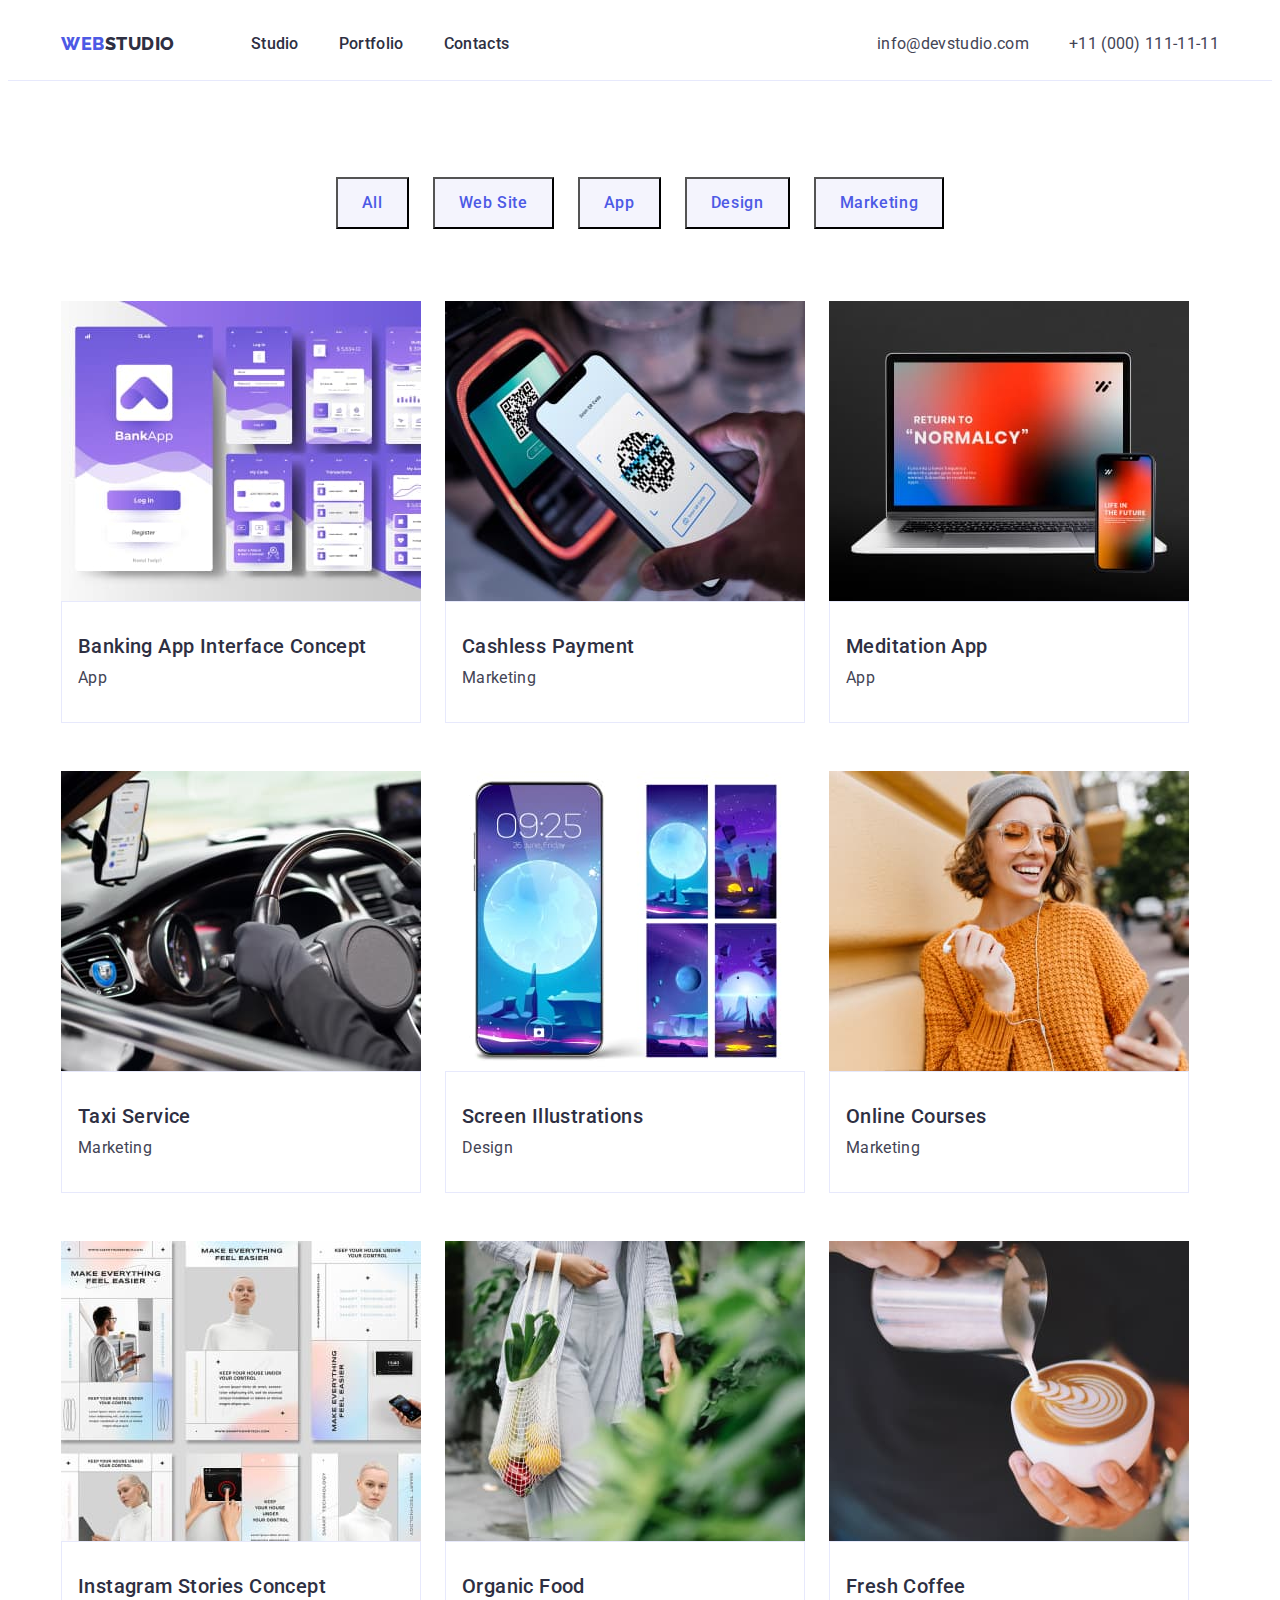
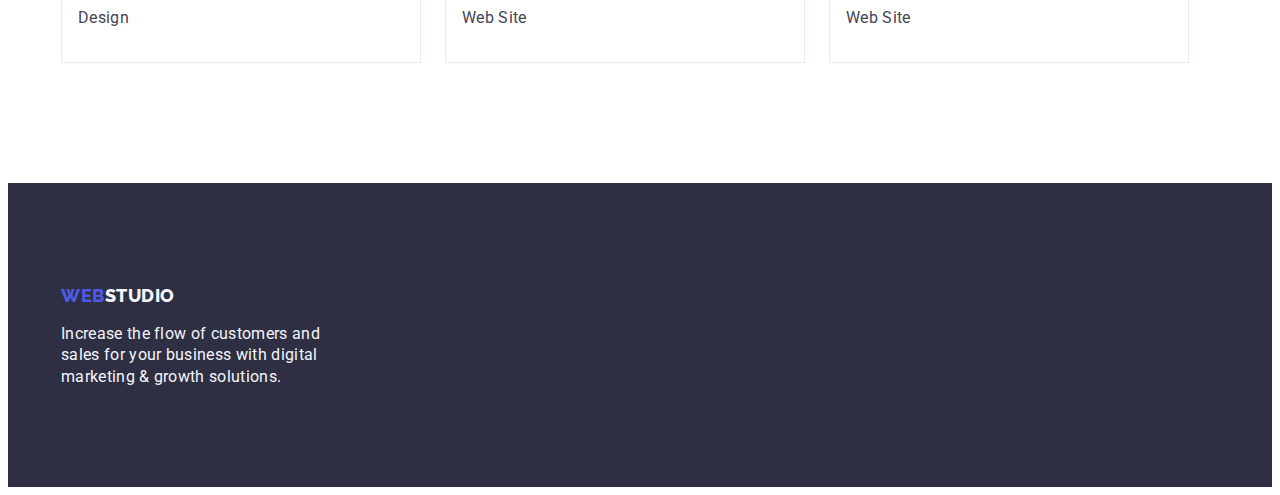
==== commit 1d360d70: "15" ====
--- a/portfolio.html
+++ b/portfolio.html
@@ -28,27 +28,27 @@
             >Web<span class="logo-two link">Studio</span></a
           >
           <ul class="header-list list">
-            <li class="link header-item">
+            <li class="link header-item studio">
               <a class="link header-list-item" href="./index.html">Studio</a>
             </li>
-            <li class="link header-item">
+            <li class="link header-item portfolio">
               <a class="link header-list-item" href="./portfolio.html"
                 >Portfolio</a
               >
             </li>
-            <li class="link header-item">
+            <li class="link header-item contacts">
               <a class="link header-list-item" href="">Contacts</a>
             </li>
           </ul>
         </nav>
         <address class="address">
           <ul class="adres-list list header-list">
-            <li class="link header-item">
+            <li class="link header-item mail">
               <a class="link adres-list-item" href="mailto:info@devstudio.com"
                 >info@devstudio.com</a
               >
             </li>
-            <li class="link header-item">
+            <li class="link header-item tel">
               <a class="link adres-list-item" href="tel:+110001111111"
                 >+11 (000) 111-11-11</a
               >
@@ -58,7 +58,7 @@
       </div>
     </header>
     <main class="main">
-      <section>
+      <section class="but-two-sec">
         <div class="container">
           <h1 class="hidden" hidden>Page two</h1>
           <ul class="list two-section-one-list button-two">
--- a/css/styles.css
+++ b/css/styles.css
@@ -155,11 +155,6 @@
 
 .header-list-item:hover,
 .header-list-item:focus {
-  text-decoration-line: underline;
-  font-weight: 500;
-  font-size: 16px;
-  line-height: 1.5;
-  letter-spacing: 0.02em;
   color: #404bbf;
 }
 
@@ -322,16 +317,19 @@
 .header-list {
   display: flex;
   margin-right: auto;
-  gap: 40px;
 }
 
 .logo {
   margin-right: 76px;
 }
-
+.studio,
+.portfolio,
+.mail {
+  margin-right: 40px;
+}
 /* Boxing footer */
 
-.foot {
+.footer {
   padding-top: 101.5px;
   padding-bottom: 100px;
 }
@@ -386,6 +384,10 @@
   gap: 24px;
 }
 
+.section-two-title {
+  margin-bottom: 8px;
+}
+
 .section-two-item {
   max-width: 264px;
 }
@@ -441,8 +443,11 @@
   grid-row-gap: 48px;
 }
 
+.but-two-sec {
+  padding-top: 96px;
+}
+
 .two-section-one-list {
-  padding-top: 96px;
   margin-bottom: 72px;
   gap: 24px;
 }
